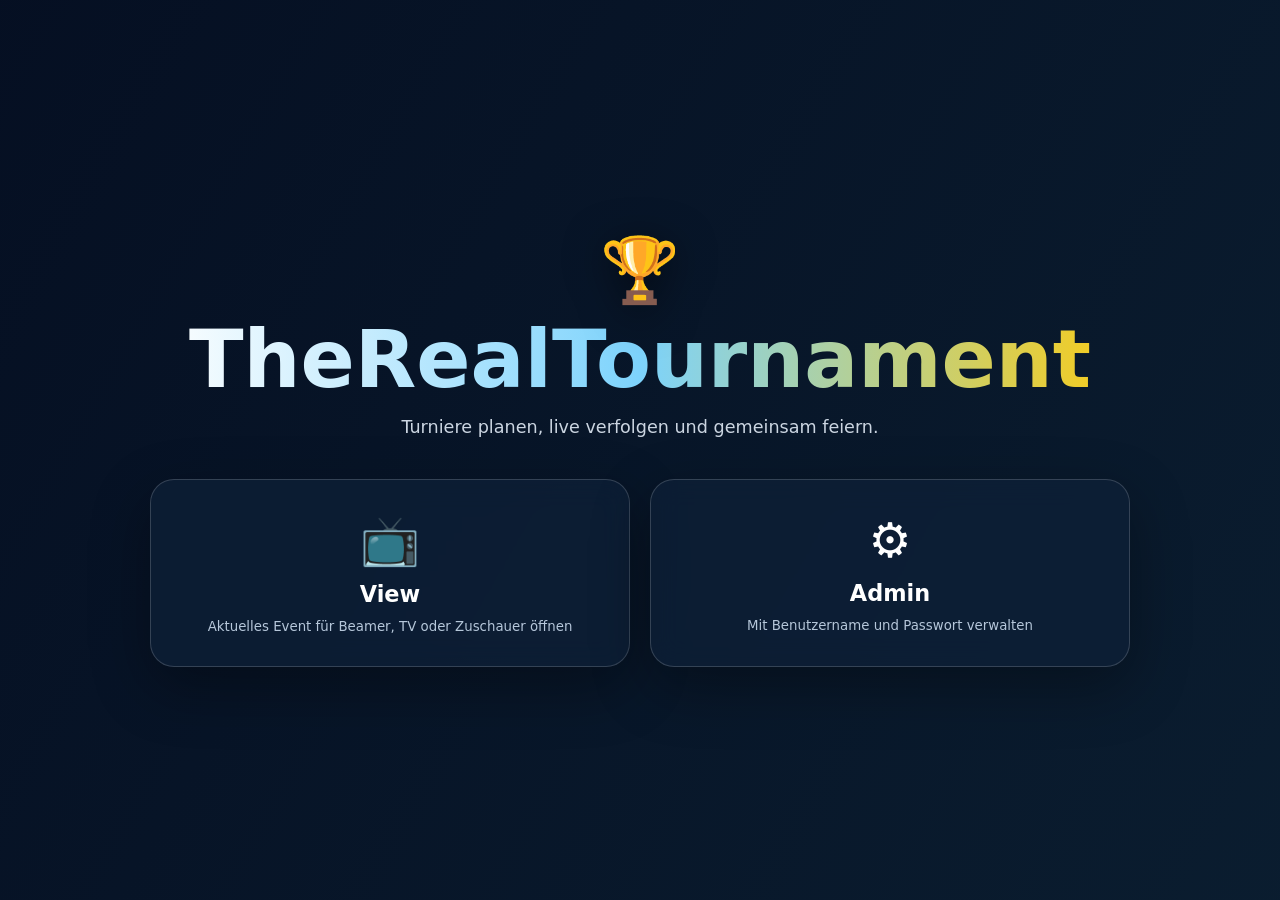
==== app/static/landing.html @ d9f4c47e "feat(v1.6): Startseite mit View- und Admin-Bereich - Öffentliche Startseite mit getrennten View- und" ====
<!doctype html>
<html lang="de">
<head>
<meta charset="utf-8">
<meta name="viewport" content="width=device-width, initial-scale=1">
<title>TheRealTournament</title>
<style>
:root{font-family:Inter,ui-sans-serif,system-ui,-apple-system,"Segoe UI",sans-serif;color:#f8fafc;background:#07111f}
*{box-sizing:border-box}body{min-height:100vh;margin:0;display:grid;place-items:center;padding:24px;background:linear-gradient(120deg,rgba(5,15,35,.86),rgba(12,35,56,.65)),url("https://images.unsplash.com/photo-1521412644187-c49fa049e84d?auto=format&fit=crop&w=2400&q=85") center/cover fixed}
.shell{width:min(980px,100%);text-align:center}.mark{font-size:4rem;filter:drop-shadow(0 8px 20px #0008)}h1{font-size:clamp(2.2rem,7vw,5rem);line-height:1;margin:12px 0;background:linear-gradient(90deg,#fff,#7dd3fc,#facc15);-webkit-background-clip:text;background-clip:text;color:transparent}p{color:#cbd5e1;font-size:1.1rem}
.choices{display:grid;grid-template-columns:repeat(2,minmax(0,1fr));gap:20px;margin-top:42px}.choice{display:flex;flex-direction:column;align-items:center;gap:12px;padding:32px 24px;border:1px solid #ffffff2b;border-radius:24px;background:#0f2138b8;color:#fff;text-decoration:none;box-shadow:0 20px 60px #0005;backdrop-filter:blur(14px);transition:.2s}.choice:hover{transform:translateY(-5px);border-color:#7dd3fc;background:#163251e8}.icon{font-size:3rem}.choice strong{font-size:1.4rem}.choice small{color:#b6c7da}@media(max-width:600px){.choices{grid-template-columns:1fr}}
</style>
</head>
<body><main class="shell">
  <div class="mark">🏆</div><h1>TheRealTournament</h1>
  <p>Turniere planen, live verfolgen und gemeinsam feiern.</p>
  <div class="choices">
    <a class="choice" href="/view"><span class="icon">📺</span><strong>View</strong><small>Aktuelles Event für Beamer, TV oder Zuschauer öffnen</small></a>
    <a class="choice" href="/admin"><span class="icon">⚙️</span><strong>Admin</strong><small>Mit Benutzername und Passwort verwalten</small></a>
  </div>
</main></body>
</html>
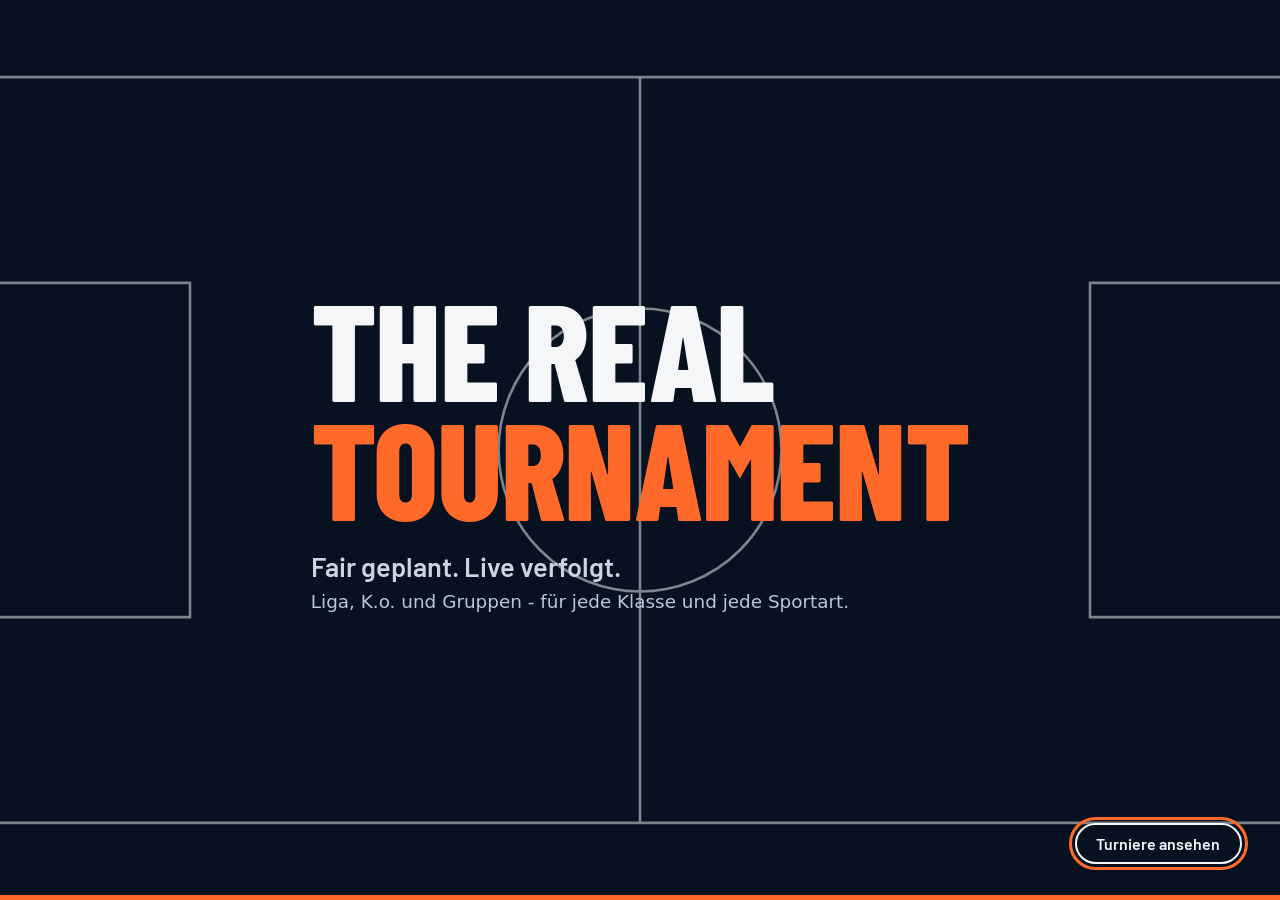
==== commit e4bc42b5: "feat: add animated intro to landing switch - Add accessible TRT intro animation with court line draw" ====
--- a/app/static/landing.html
+++ b/app/static/landing.html
@@ -4,19 +4,81 @@
 <meta charset="utf-8">
 <meta name="viewport" content="width=device-width, initial-scale=1">
 <title>TheRealTournament</title>
+<link rel="preconnect" href="https://fonts.googleapis.com">
+<link href="https://fonts.googleapis.com/css2?family=Barlow+Condensed:wght@600;800&family=Barlow:wght@500;600;800&display=swap" rel="stylesheet">
 <style>
 :root{font-family:Inter,ui-sans-serif,system-ui,-apple-system,"Segoe UI",sans-serif;color:#f8fafc;background:#07111f}
 *{box-sizing:border-box}body{min-height:100vh;margin:0;display:grid;place-items:center;padding:24px;background:linear-gradient(120deg,rgba(5,15,35,.86),rgba(12,35,56,.65)),url("https://images.unsplash.com/photo-1521412644187-c49fa049e84d?auto=format&fit=crop&w=2400&q=85") center/cover fixed}
 .shell{width:min(980px,100%);text-align:center}.mark{font-size:4rem;filter:drop-shadow(0 8px 20px #0008)}h1{font-size:clamp(2.2rem,7vw,5rem);line-height:1;margin:12px 0;background:linear-gradient(90deg,#fff,#7dd3fc,#facc15);-webkit-background-clip:text;background-clip:text;color:transparent}p{color:#cbd5e1;font-size:1.1rem}
 .choices{display:grid;grid-template-columns:repeat(2,minmax(0,1fr));gap:20px;margin-top:42px}.choice{display:flex;flex-direction:column;align-items:center;gap:12px;padding:32px 24px;border:1px solid #ffffff2b;border-radius:24px;background:#0f2138b8;color:#fff;text-decoration:none;box-shadow:0 20px 60px #0005;backdrop-filter:blur(14px);transition:.2s}.choice:hover{transform:translateY(-5px);border-color:#7dd3fc;background:#163251e8}.icon{font-size:3rem}.choice strong{font-size:1.4rem}.choice small{color:#b6c7da}@media(max-width:600px){.choices{grid-template-columns:1fr}}
+#trt-intro{--ink:#07111f;--line:#f4f6f8;--hot:#ff6a2b;position:fixed;inset:0;z-index:9999;background:var(--ink);color:var(--line);display:grid;place-items:center;overflow:hidden;clip-path:inset(0);transition:clip-path .9s cubic-bezier(.77,0,.18,1)}
+#trt-intro.out{clip-path:inset(0 0 100% 0);pointer-events:none}
+#trt-intro .court{position:absolute;inset:0;width:100%;height:100%;opacity:.5}
+#trt-intro .court *{fill:none;stroke:var(--line);stroke-width:2;stroke-dasharray:1;stroke-dashoffset:1;animation:draw 1.8s cubic-bezier(.6,0,.2,1) forwards}
+#trt-intro .court .c{animation-delay:.25s}.trt-court .m{animation-delay:.1s}@keyframes draw{to{stroke-dashoffset:0}}
+#trt-intro .box{position:relative;padding:0 6vw;max-width:900px}
+#trt-intro h2{margin:0;font:800 clamp(3.2rem,13vw,8.5rem)/.88 "Barlow Condensed",Impact,"Arial Narrow",sans-serif;text-transform:uppercase;letter-spacing:-.01em}
+#trt-intro h2 span{display:block;overflow:hidden}#trt-intro h2 b{display:block;font-weight:inherit;transform:translateY(105%);animation:up .8s cubic-bezier(.2,.9,.2,1) forwards}
+#trt-intro h2 span:nth-child(1) b{animation-delay:.9s}#trt-intro h2 span:nth-child(2) b{animation-delay:1.05s;color:var(--hot)}@keyframes up{to{transform:none}}
+#trt-intro .tag{margin:1.4rem 0 0;font:600 clamp(1.1rem,3vw,1.7rem)/1.3 Barlow,system-ui,sans-serif;opacity:0;animation:fade .7s 1.8s forwards}
+#trt-intro .sub{margin:.4rem 0 0;font-size:clamp(.95rem,2.2vw,1.15rem);opacity:0;animation:fade .7s 2.1s forwards;color:#b9c7d6}@keyframes fade{to{opacity:1}}
+#trt-intro .bar{position:absolute;left:0;bottom:0;height:5px;width:100%;background:var(--hot);transform-origin:left;transform:scaleX(0);animation:bar 4.2s linear forwards}@keyframes bar{to{transform:scaleX(1)}}
+#trt-intro button{position:absolute;right:max(1rem,3vw);bottom:max(1.4rem,4vh);font:600 1rem Barlow,system-ui,sans-serif;color:var(--line);background:transparent;border:2px solid var(--line);border-radius:999px;padding:.55rem 1.2rem;cursor:pointer}
+#trt-intro button:hover{background:var(--hot);border-color:var(--hot)}#trt-intro button:focus-visible{outline:3px solid var(--hot);outline-offset:3px}
+@media(prefers-reduced-motion:reduce){#trt-intro *{animation-duration:.01s!important;animation-delay:0s!important}#trt-intro{transition:none}}
 </style>
 </head>
-<body><main class="shell">
+<body>
+<main class="shell" id="trt-switch">
   <div class="mark">🏆</div><h1>TheRealTournament</h1>
   <p>Turniere planen, live verfolgen und gemeinsam feiern.</p>
   <div class="choices">
     <a class="choice" href="/view"><span class="icon">📺</span><strong>View</strong><small>Aktuelles Event für Beamer, TV oder Zuschauer öffnen</small></a>
     <a class="choice" href="/admin"><span class="icon">⚙️</span><strong>Admin</strong><small>Mit Benutzername und Passwort verwalten</small></a>
   </div>
-</main></body>
+</main>
+
+<div id="trt-intro" role="dialog" aria-modal="true" aria-label="Willkommen bei TheRealTournament">
+  <svg class="court trt-court" viewBox="0 0 1200 700" preserveAspectRatio="xMidYMid slice" aria-hidden="true">
+    <rect class="m" x="60" y="60" width="1080" height="580" pathLength="1"/>
+    <line class="m" x1="600" y1="60" x2="600" y2="640" pathLength="1"/>
+    <circle class="c" cx="600" cy="350" r="110" pathLength="1"/>
+    <rect class="c" x="60" y="220" width="190" height="260" pathLength="1"/>
+    <rect class="c" x="950" y="220" width="190" height="260" pathLength="1"/>
+  </svg>
+  <div class="box">
+    <h2><span><b>The Real</b></span><span><b>Tournament</b></span></h2>
+    <p class="tag">Fair geplant. Live verfolgt.</p>
+    <p class="sub">Liga, K.o. und Gruppen - für jede Klasse und jede Sportart.</p>
+  </div>
+  <button type="button" id="trt-skip">Turniere ansehen</button>
+  <div class="bar"></div>
+</div>
+
+<script>
+(function () {
+  const intro = document.getElementById('trt-intro');
+  const skip = document.getElementById('trt-skip');
+  let done = false;
+  try {
+    if (sessionStorage.getItem('trt-intro') === '1') intro.remove();
+  } catch (error) {}
+  if (!document.body.contains(intro)) return;
+  function closeIntro() {
+    if (done) return;
+    done = true;
+    try { sessionStorage.setItem('trt-intro', '1'); } catch (error) {}
+    intro.classList.add('out');
+    window.setTimeout(() => intro.remove(), 1000);
+  }
+  skip.addEventListener('click', closeIntro);
+  document.addEventListener('keydown', event => {
+    if (event.key === 'Escape') closeIntro();
+  });
+  const delay = window.matchMedia('(prefers-reduced-motion: reduce)').matches ? 100 : 4200;
+  window.setTimeout(closeIntro, delay);
+  skip.focus();
+}());
+</script>
+</body>
 </html>
